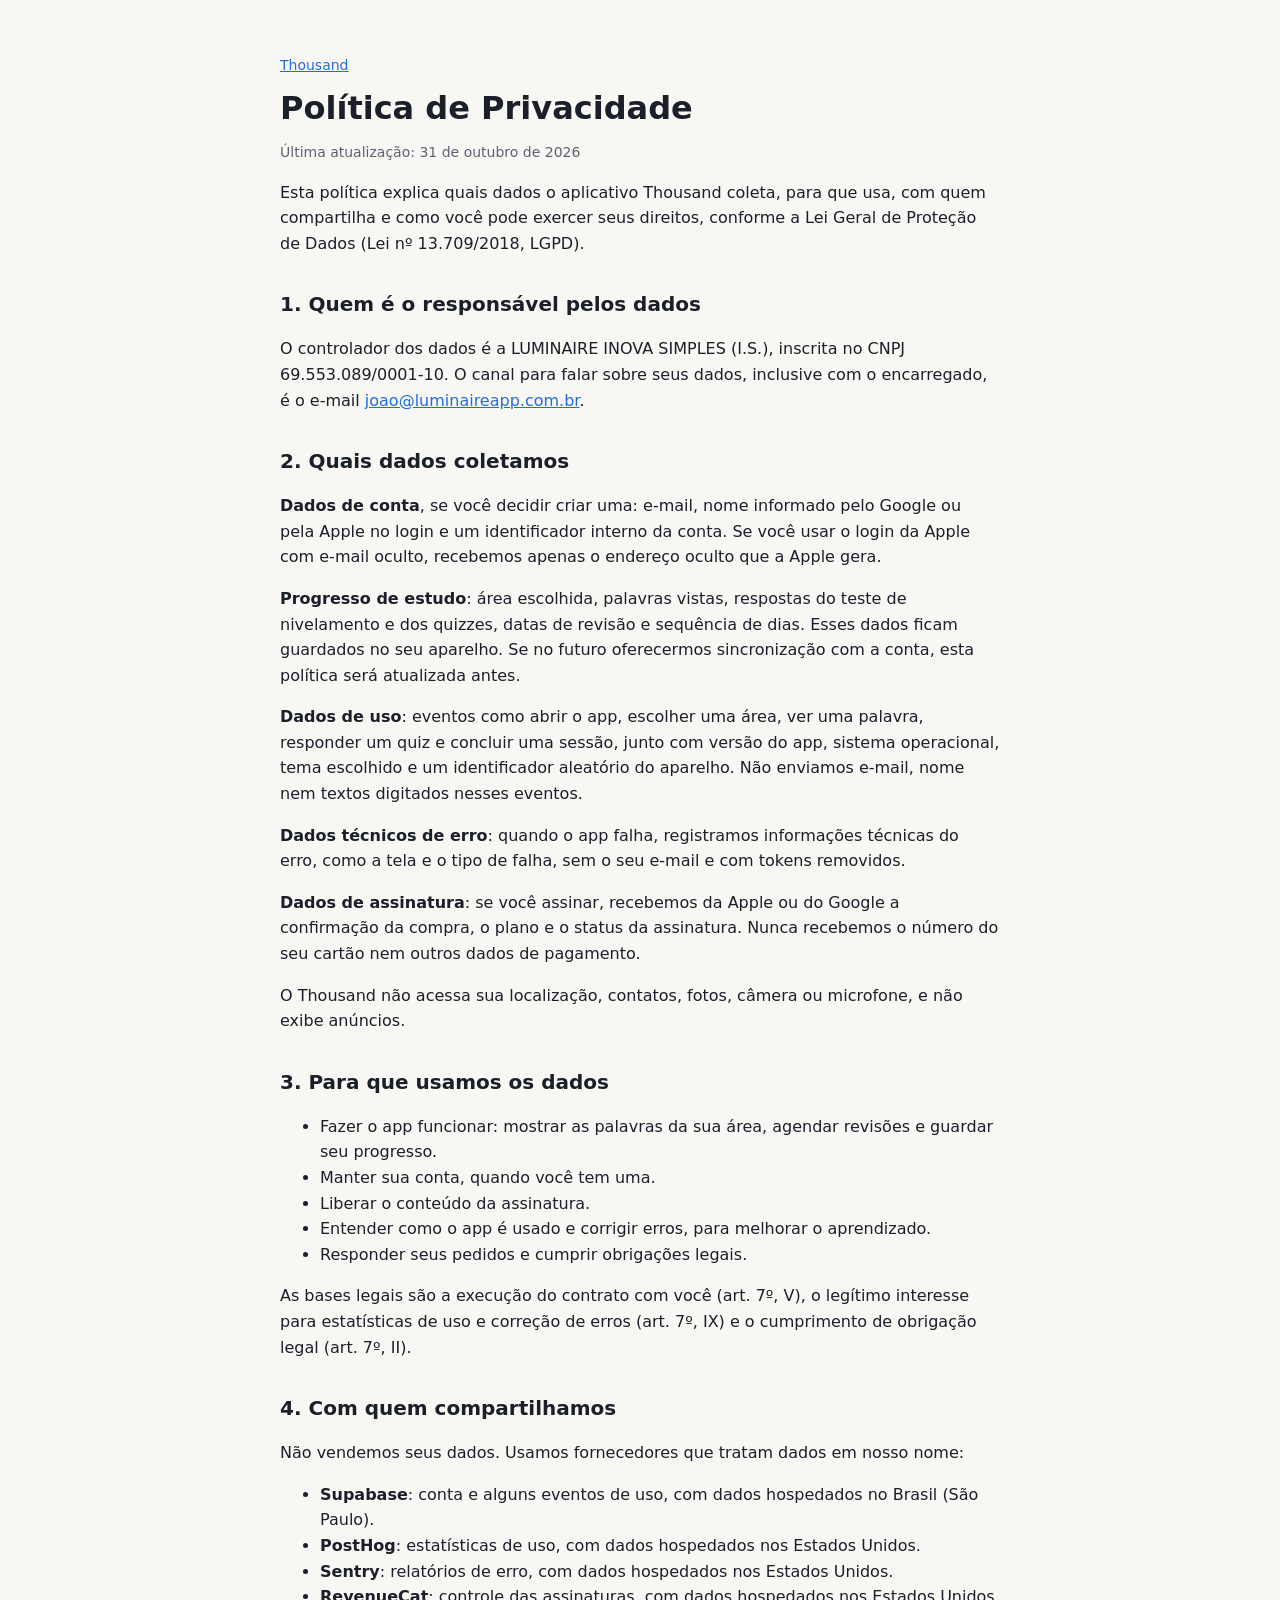
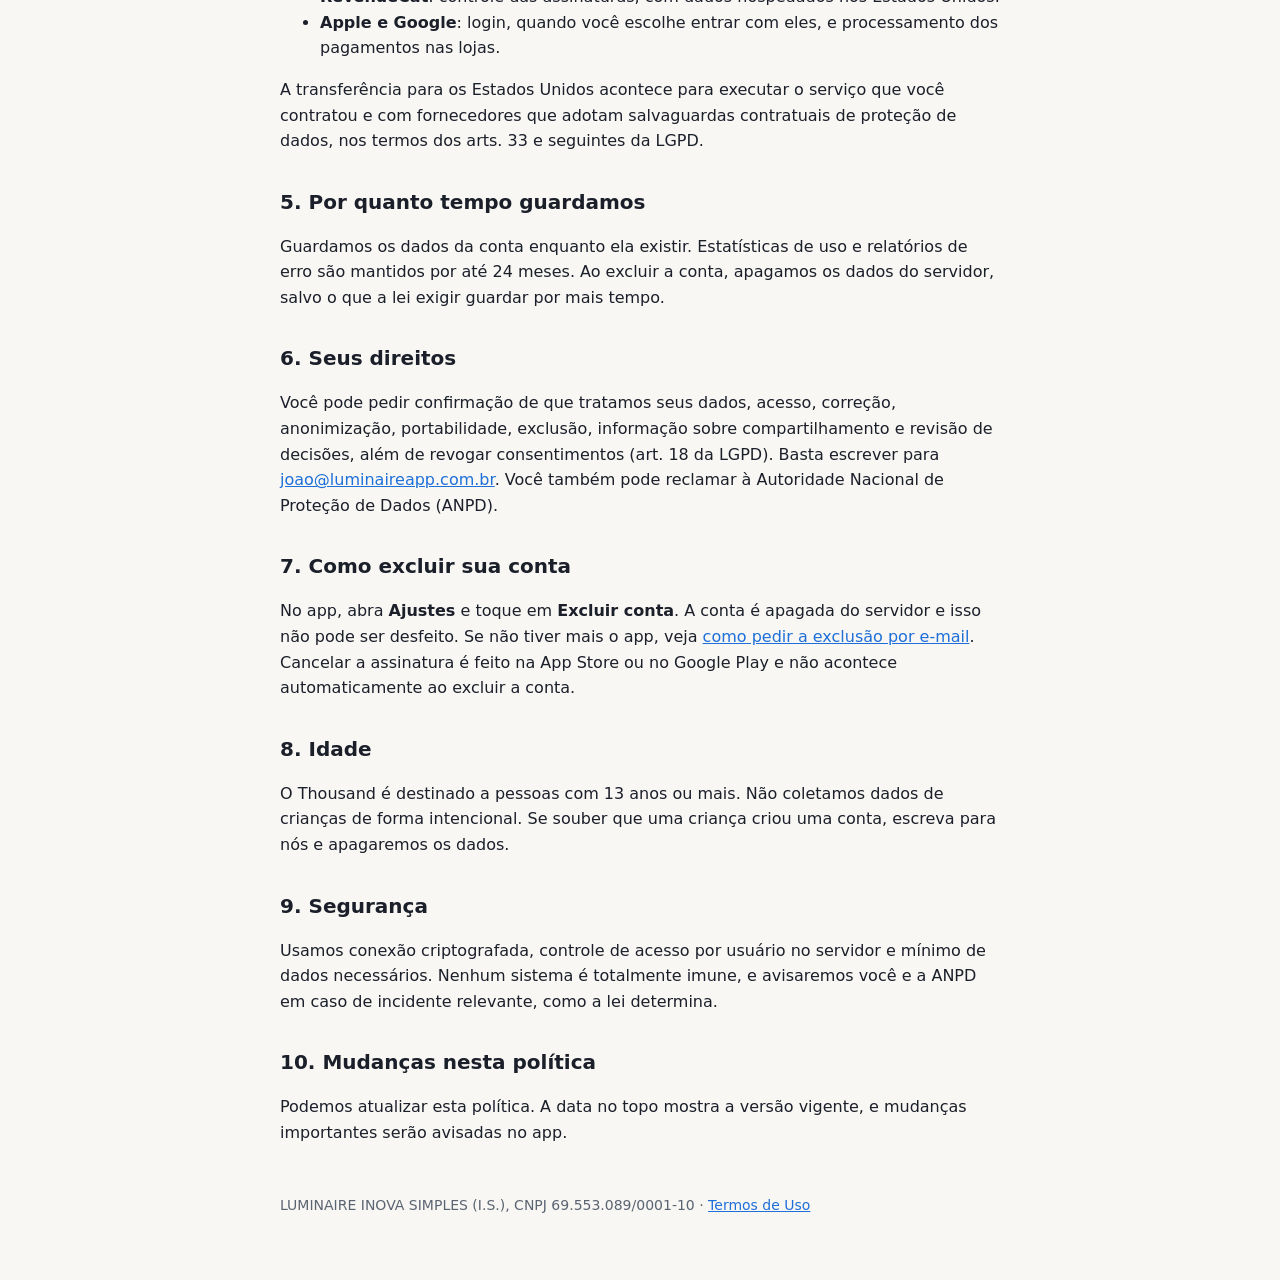
==== privacy.html @ 877319ae "Add files via upload" ====
<!doctype html>
<html lang="pt-BR">
<head>
<meta charset="utf-8">
<meta name="viewport" content="width=device-width, initial-scale=1">
<title>Política de Privacidade | Thousand</title>
<link rel="stylesheet" href="style.css">
</head>
<body>
<main>
<p class="muted"><a href="index.html">Thousand</a></p>
<h1>Política de Privacidade</h1>
<p class="muted">Última atualização: 31 de outubro de 2026</p>

<p>Esta política explica quais dados o aplicativo Thousand coleta, para que usa, com quem compartilha e como você pode exercer seus direitos, conforme a Lei Geral de Proteção de Dados (Lei nº 13.709/2018, LGPD).</p>

<h2>1. Quem é o responsável pelos dados</h2>
<p>O controlador dos dados é a LUMINAIRE INOVA SIMPLES (I.S.), inscrita no CNPJ 69.553.089/0001-10. O canal para falar sobre seus dados, inclusive com o encarregado, é o e-mail <a href="mailto:joao@luminaireapp.com.br">joao@luminaireapp.com.br</a>.</p>

<h2>2. Quais dados coletamos</h2>
<p><strong>Dados de conta</strong>, se você decidir criar uma: e-mail, nome informado pelo Google ou pela Apple no login e um identificador interno da conta. Se você usar o login da Apple com e-mail oculto, recebemos apenas o endereço oculto que a Apple gera.</p>
<p><strong>Progresso de estudo</strong>: área escolhida, palavras vistas, respostas do teste de nivelamento e dos quizzes, datas de revisão e sequência de dias. Esses dados ficam guardados no seu aparelho. Se no futuro oferecermos sincronização com a conta, esta política será atualizada antes.</p>
<p><strong>Dados de uso</strong>: eventos como abrir o app, escolher uma área, ver uma palavra, responder um quiz e concluir uma sessão, junto com versão do app, sistema operacional, tema escolhido e um identificador aleatório do aparelho. Não enviamos e-mail, nome nem textos digitados nesses eventos.</p>
<p><strong>Dados técnicos de erro</strong>: quando o app falha, registramos informações técnicas do erro, como a tela e o tipo de falha, sem o seu e-mail e com tokens removidos.</p>
<p><strong>Dados de assinatura</strong>: se você assinar, recebemos da Apple ou do Google a confirmação da compra, o plano e o status da assinatura. Nunca recebemos o número do seu cartão nem outros dados de pagamento.</p>
<p>O Thousand não acessa sua localização, contatos, fotos, câmera ou microfone, e não exibe anúncios.</p>

<h2>3. Para que usamos os dados</h2>
<ul>
<li>Fazer o app funcionar: mostrar as palavras da sua área, agendar revisões e guardar seu progresso.</li>
<li>Manter sua conta, quando você tem uma.</li>
<li>Liberar o conteúdo da assinatura.</li>
<li>Entender como o app é usado e corrigir erros, para melhorar o aprendizado.</li>
<li>Responder seus pedidos e cumprir obrigações legais.</li>
</ul>
<p>As bases legais são a execução do contrato com você (art. 7º, V), o legítimo interesse para estatísticas de uso e correção de erros (art. 7º, IX) e o cumprimento de obrigação legal (art. 7º, II).</p>

<h2>4. Com quem compartilhamos</h2>
<p>Não vendemos seus dados. Usamos fornecedores que tratam dados em nosso nome:</p>
<ul>
<li><strong>Supabase</strong>: conta e alguns eventos de uso, com dados hospedados no Brasil (São Paulo).</li>
<li><strong>PostHog</strong>: estatísticas de uso, com dados hospedados nos Estados Unidos.</li>
<li><strong>Sentry</strong>: relatórios de erro, com dados hospedados nos Estados Unidos.</li>
<li><strong>RevenueCat</strong>: controle das assinaturas, com dados hospedados nos Estados Unidos.</li>
<li><strong>Apple e Google</strong>: login, quando você escolhe entrar com eles, e processamento dos pagamentos nas lojas.</li>
</ul>
<p>A transferência para os Estados Unidos acontece para executar o serviço que você contratou e com fornecedores que adotam salvaguardas contratuais de proteção de dados, nos termos dos arts. 33 e seguintes da LGPD.</p>

<h2>5. Por quanto tempo guardamos</h2>
<p>Guardamos os dados da conta enquanto ela existir. Estatísticas de uso e relatórios de erro são mantidos por até 24 meses. Ao excluir a conta, apagamos os dados do servidor, salvo o que a lei exigir guardar por mais tempo.</p>

<h2>6. Seus direitos</h2>
<p>Você pode pedir confirmação de que tratamos seus dados, acesso, correção, anonimização, portabilidade, exclusão, informação sobre compartilhamento e revisão de decisões, além de revogar consentimentos (art. 18 da LGPD). Basta escrever para <a href="mailto:joao@luminaireapp.com.br">joao@luminaireapp.com.br</a>. Você também pode reclamar à Autoridade Nacional de Proteção de Dados (ANPD).</p>

<h2>7. Como excluir sua conta</h2>
<p>No app, abra <strong>Ajustes</strong> e toque em <strong>Excluir conta</strong>. A conta é apagada do servidor e isso não pode ser desfeito. Se não tiver mais o app, veja <a href="delete-account.html">como pedir a exclusão por e-mail</a>. Cancelar a assinatura é feito na App Store ou no Google Play e não acontece automaticamente ao excluir a conta.</p>

<h2>8. Idade</h2>
<p>O Thousand é destinado a pessoas com 13 anos ou mais. Não coletamos dados de crianças de forma intencional. Se souber que uma criança criou uma conta, escreva para nós e apagaremos os dados.</p>

<h2>9. Segurança</h2>
<p>Usamos conexão criptografada, controle de acesso por usuário no servidor e mínimo de dados necessários. Nenhum sistema é totalmente imune, e avisaremos você e a ANPD em caso de incidente relevante, como a lei determina.</p>

<h2>10. Mudanças nesta política</h2>
<p>Podemos atualizar esta política. A data no topo mostra a versão vigente, e mudanças importantes serão avisadas no app.</p>

<footer>LUMINAIRE INOVA SIMPLES (I.S.), CNPJ 69.553.089/0001-10 · <a href="terms.html">Termos de Uso</a></footer>
</main>
</body>
</html>
---- style.css ----
:root{--bg:#F8F7F3;--ink:#1B1F2A;--muted:#5B6472;--blue:#1E6FD9;--soft:#DCEBFA}
*{box-sizing:border-box}
body{margin:0;background:var(--bg);color:var(--ink);font-family:Inter,system-ui,-apple-system,Segoe UI,Roboto,sans-serif;line-height:1.6}
main{max-width:760px;margin:0 auto;padding:40px 20px 64px}
a{color:var(--blue)}
h1{font-size:32px;line-height:1.15;margin:0 0 8px}
h2{font-size:20px;margin:32px 0 8px}
p,li{font-size:16px}
.muted{color:var(--muted);font-size:14px}
.card{background:#fff;border:2px solid var(--ink);border-radius:20px;box-shadow:4px 4px 0 var(--ink);padding:20px 22px;margin:24px 0}
nav{display:flex;gap:16px;flex-wrap:wrap;margin:16px 0 0}
footer{margin-top:48px;color:var(--muted);font-size:14px}
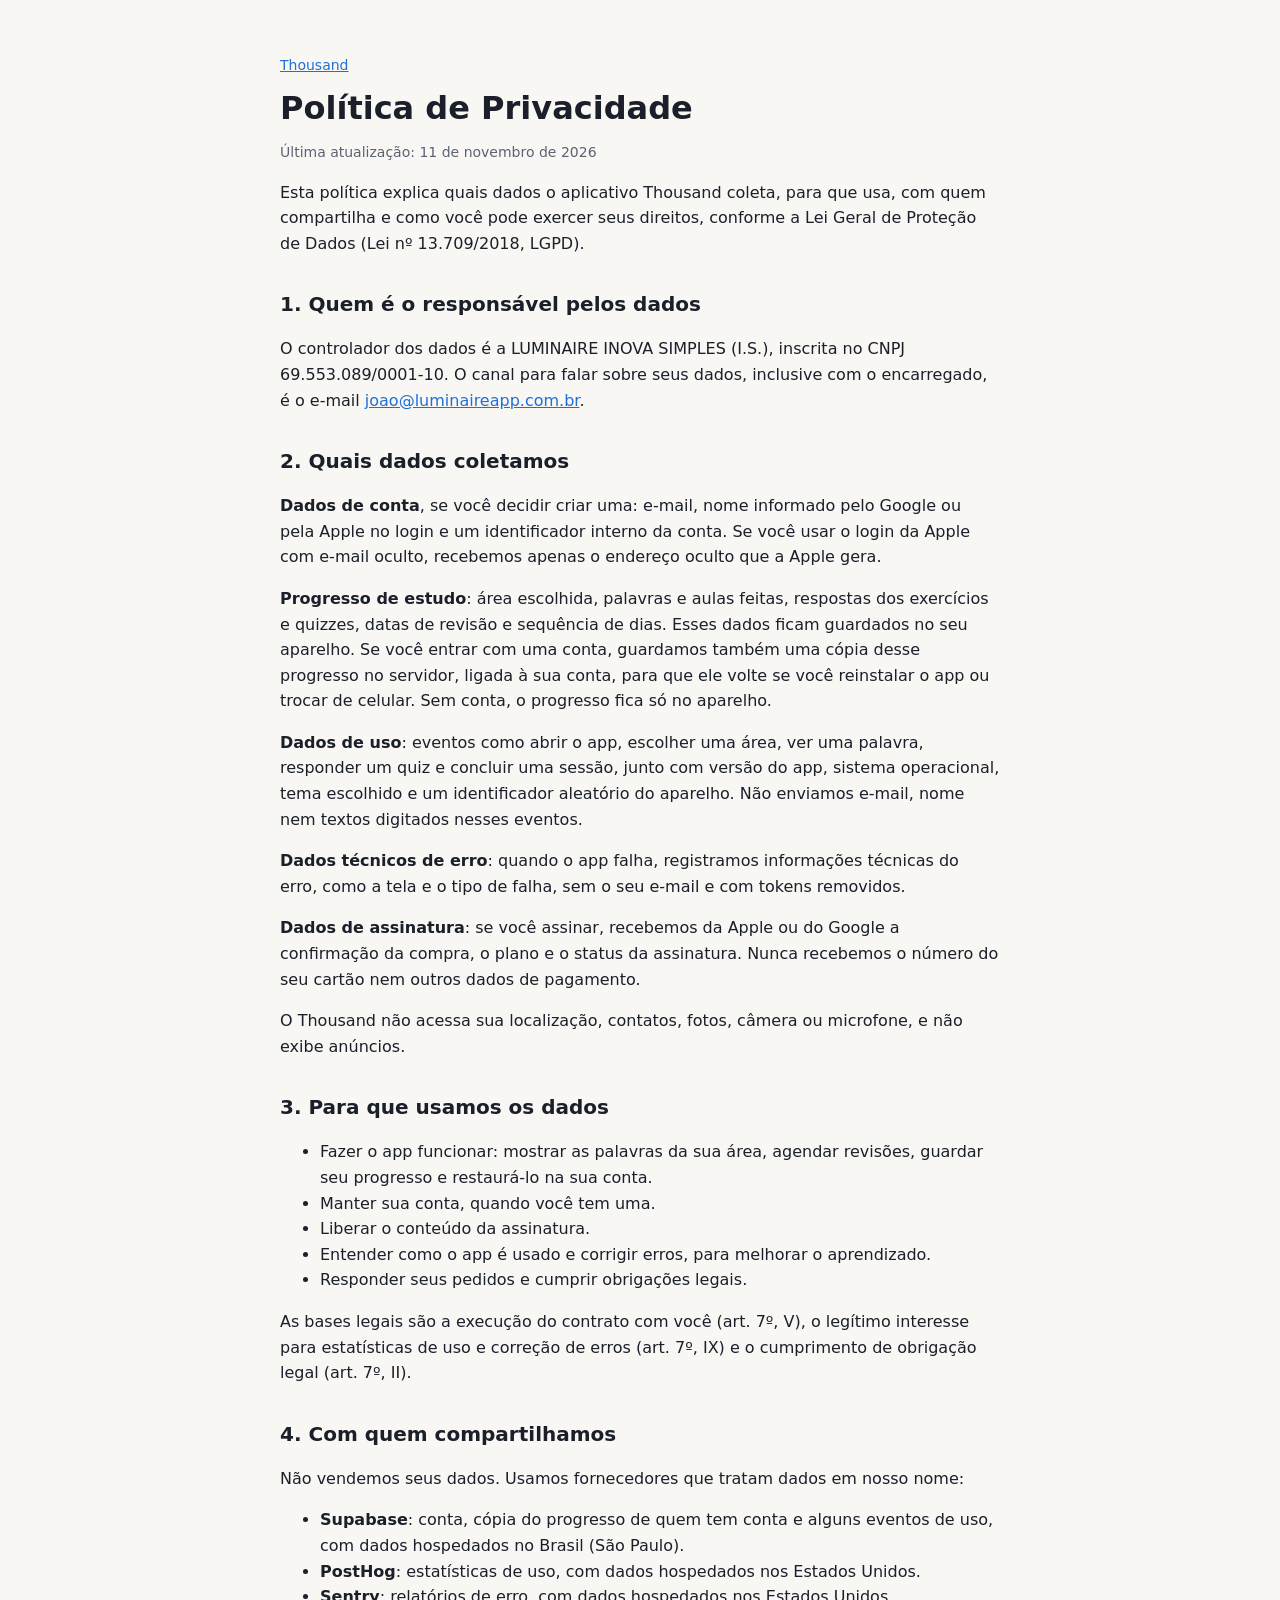
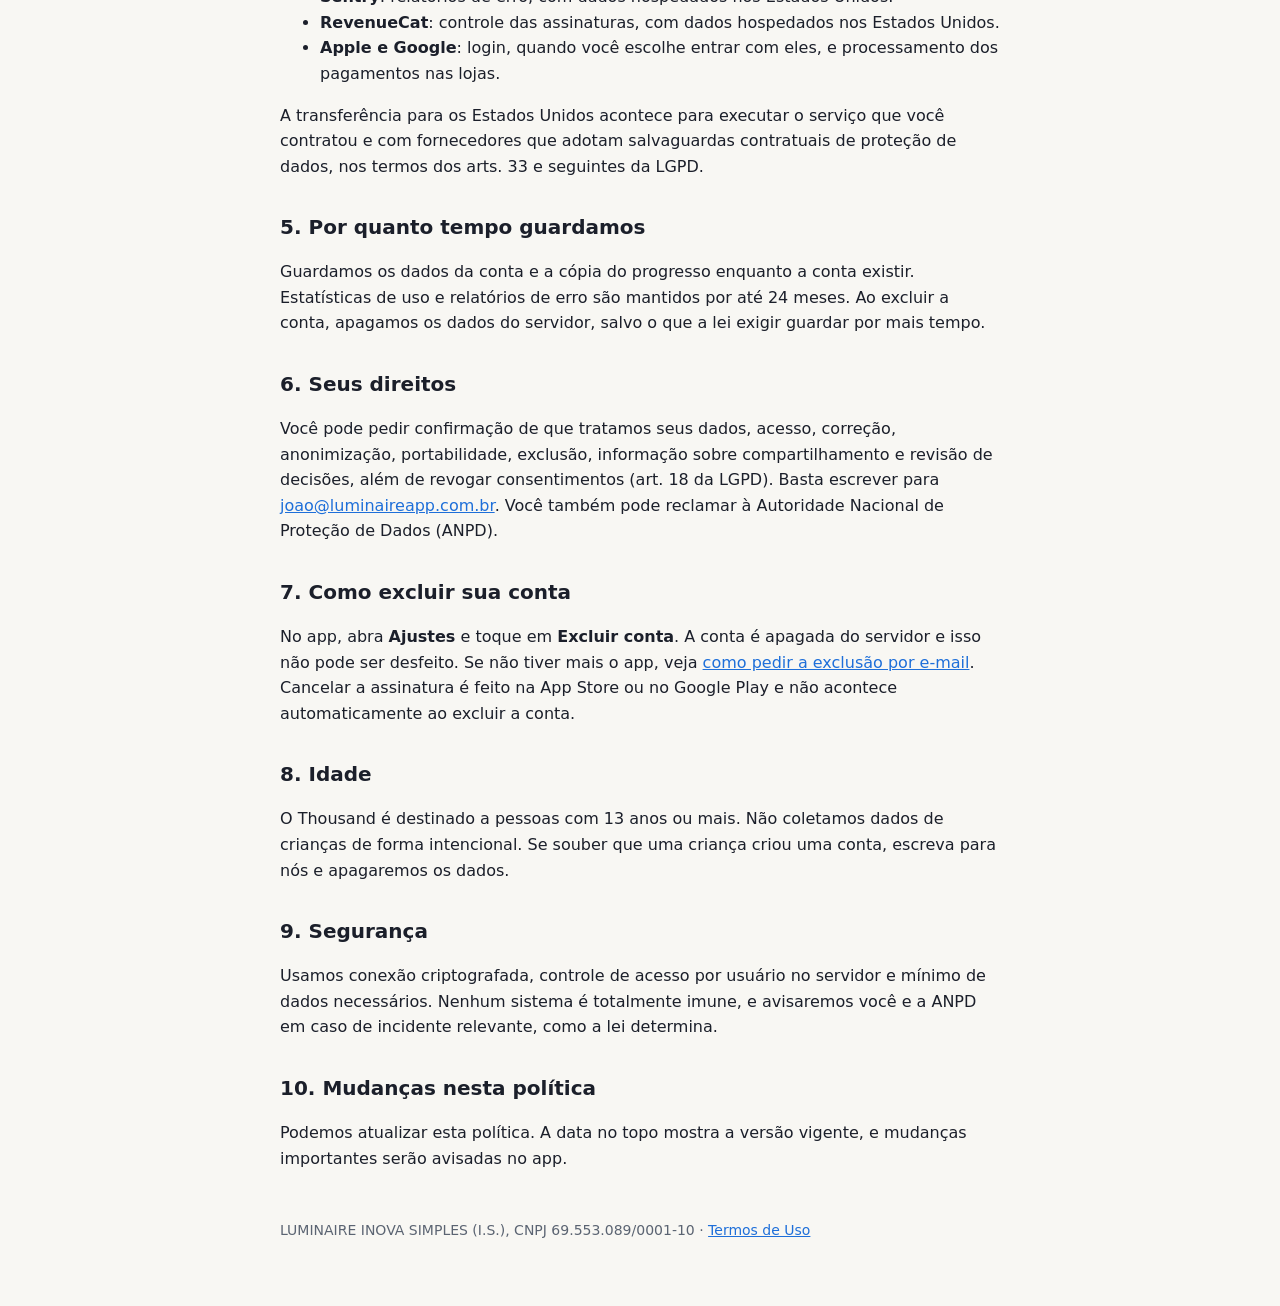
==== commit e3fb9fef: "docs: privacy policy covers the per-account progress backup Co-Authored-By: Claude Opus 5.5 <noreply" ====
--- a/privacy.html
+++ b/privacy.html
@@ -10,7 +10,7 @@
 <main>
 <p class="muted"><a href="index.html">Thousand</a></p>
 <h1>Política de Privacidade</h1>
-<p class="muted">Última atualização: 31 de outubro de 2026</p>
+<p class="muted">Última atualização: 11 de novembro de 2026</p>
 
 <p>Esta política explica quais dados o aplicativo Thousand coleta, para que usa, com quem compartilha e como você pode exercer seus direitos, conforme a Lei Geral de Proteção de Dados (Lei nº 13.709/2018, LGPD).</p>
 
@@ -19,7 +19,7 @@
 
 <h2>2. Quais dados coletamos</h2>
 <p><strong>Dados de conta</strong>, se você decidir criar uma: e-mail, nome informado pelo Google ou pela Apple no login e um identificador interno da conta. Se você usar o login da Apple com e-mail oculto, recebemos apenas o endereço oculto que a Apple gera.</p>
-<p><strong>Progresso de estudo</strong>: área escolhida, palavras vistas, respostas do teste de nivelamento e dos quizzes, datas de revisão e sequência de dias. Esses dados ficam guardados no seu aparelho. Se no futuro oferecermos sincronização com a conta, esta política será atualizada antes.</p>
+<p><strong>Progresso de estudo</strong>: área escolhida, palavras e aulas feitas, respostas dos exercícios e quizzes, datas de revisão e sequência de dias. Esses dados ficam guardados no seu aparelho. Se você entrar com uma conta, guardamos também uma cópia desse progresso no servidor, ligada à sua conta, para que ele volte se você reinstalar o app ou trocar de celular. Sem conta, o progresso fica só no aparelho.</p>
 <p><strong>Dados de uso</strong>: eventos como abrir o app, escolher uma área, ver uma palavra, responder um quiz e concluir uma sessão, junto com versão do app, sistema operacional, tema escolhido e um identificador aleatório do aparelho. Não enviamos e-mail, nome nem textos digitados nesses eventos.</p>
 <p><strong>Dados técnicos de erro</strong>: quando o app falha, registramos informações técnicas do erro, como a tela e o tipo de falha, sem o seu e-mail e com tokens removidos.</p>
 <p><strong>Dados de assinatura</strong>: se você assinar, recebemos da Apple ou do Google a confirmação da compra, o plano e o status da assinatura. Nunca recebemos o número do seu cartão nem outros dados de pagamento.</p>
@@ -27,7 +27,7 @@
 
 <h2>3. Para que usamos os dados</h2>
 <ul>
-<li>Fazer o app funcionar: mostrar as palavras da sua área, agendar revisões e guardar seu progresso.</li>
+<li>Fazer o app funcionar: mostrar as palavras da sua área, agendar revisões, guardar seu progresso e restaurá-lo na sua conta.</li>
 <li>Manter sua conta, quando você tem uma.</li>
 <li>Liberar o conteúdo da assinatura.</li>
 <li>Entender como o app é usado e corrigir erros, para melhorar o aprendizado.</li>
@@ -38,7 +38,7 @@
 <h2>4. Com quem compartilhamos</h2>
 <p>Não vendemos seus dados. Usamos fornecedores que tratam dados em nosso nome:</p>
 <ul>
-<li><strong>Supabase</strong>: conta e alguns eventos de uso, com dados hospedados no Brasil (São Paulo).</li>
+<li><strong>Supabase</strong>: conta, cópia do progresso de quem tem conta e alguns eventos de uso, com dados hospedados no Brasil (São Paulo).</li>
 <li><strong>PostHog</strong>: estatísticas de uso, com dados hospedados nos Estados Unidos.</li>
 <li><strong>Sentry</strong>: relatórios de erro, com dados hospedados nos Estados Unidos.</li>
 <li><strong>RevenueCat</strong>: controle das assinaturas, com dados hospedados nos Estados Unidos.</li>
@@ -47,7 +47,7 @@
 <p>A transferência para os Estados Unidos acontece para executar o serviço que você contratou e com fornecedores que adotam salvaguardas contratuais de proteção de dados, nos termos dos arts. 33 e seguintes da LGPD.</p>
 
 <h2>5. Por quanto tempo guardamos</h2>
-<p>Guardamos os dados da conta enquanto ela existir. Estatísticas de uso e relatórios de erro são mantidos por até 24 meses. Ao excluir a conta, apagamos os dados do servidor, salvo o que a lei exigir guardar por mais tempo.</p>
+<p>Guardamos os dados da conta e a cópia do progresso enquanto a conta existir. Estatísticas de uso e relatórios de erro são mantidos por até 24 meses. Ao excluir a conta, apagamos os dados do servidor, salvo o que a lei exigir guardar por mais tempo.</p>
 
 <h2>6. Seus direitos</h2>
 <p>Você pode pedir confirmação de que tratamos seus dados, acesso, correção, anonimização, portabilidade, exclusão, informação sobre compartilhamento e revisão de decisões, além de revogar consentimentos (art. 18 da LGPD). Basta escrever para <a href="mailto:joao@luminaireapp.com.br">joao@luminaireapp.com.br</a>. Você também pode reclamar à Autoridade Nacional de Proteção de Dados (ANPD).</p>
